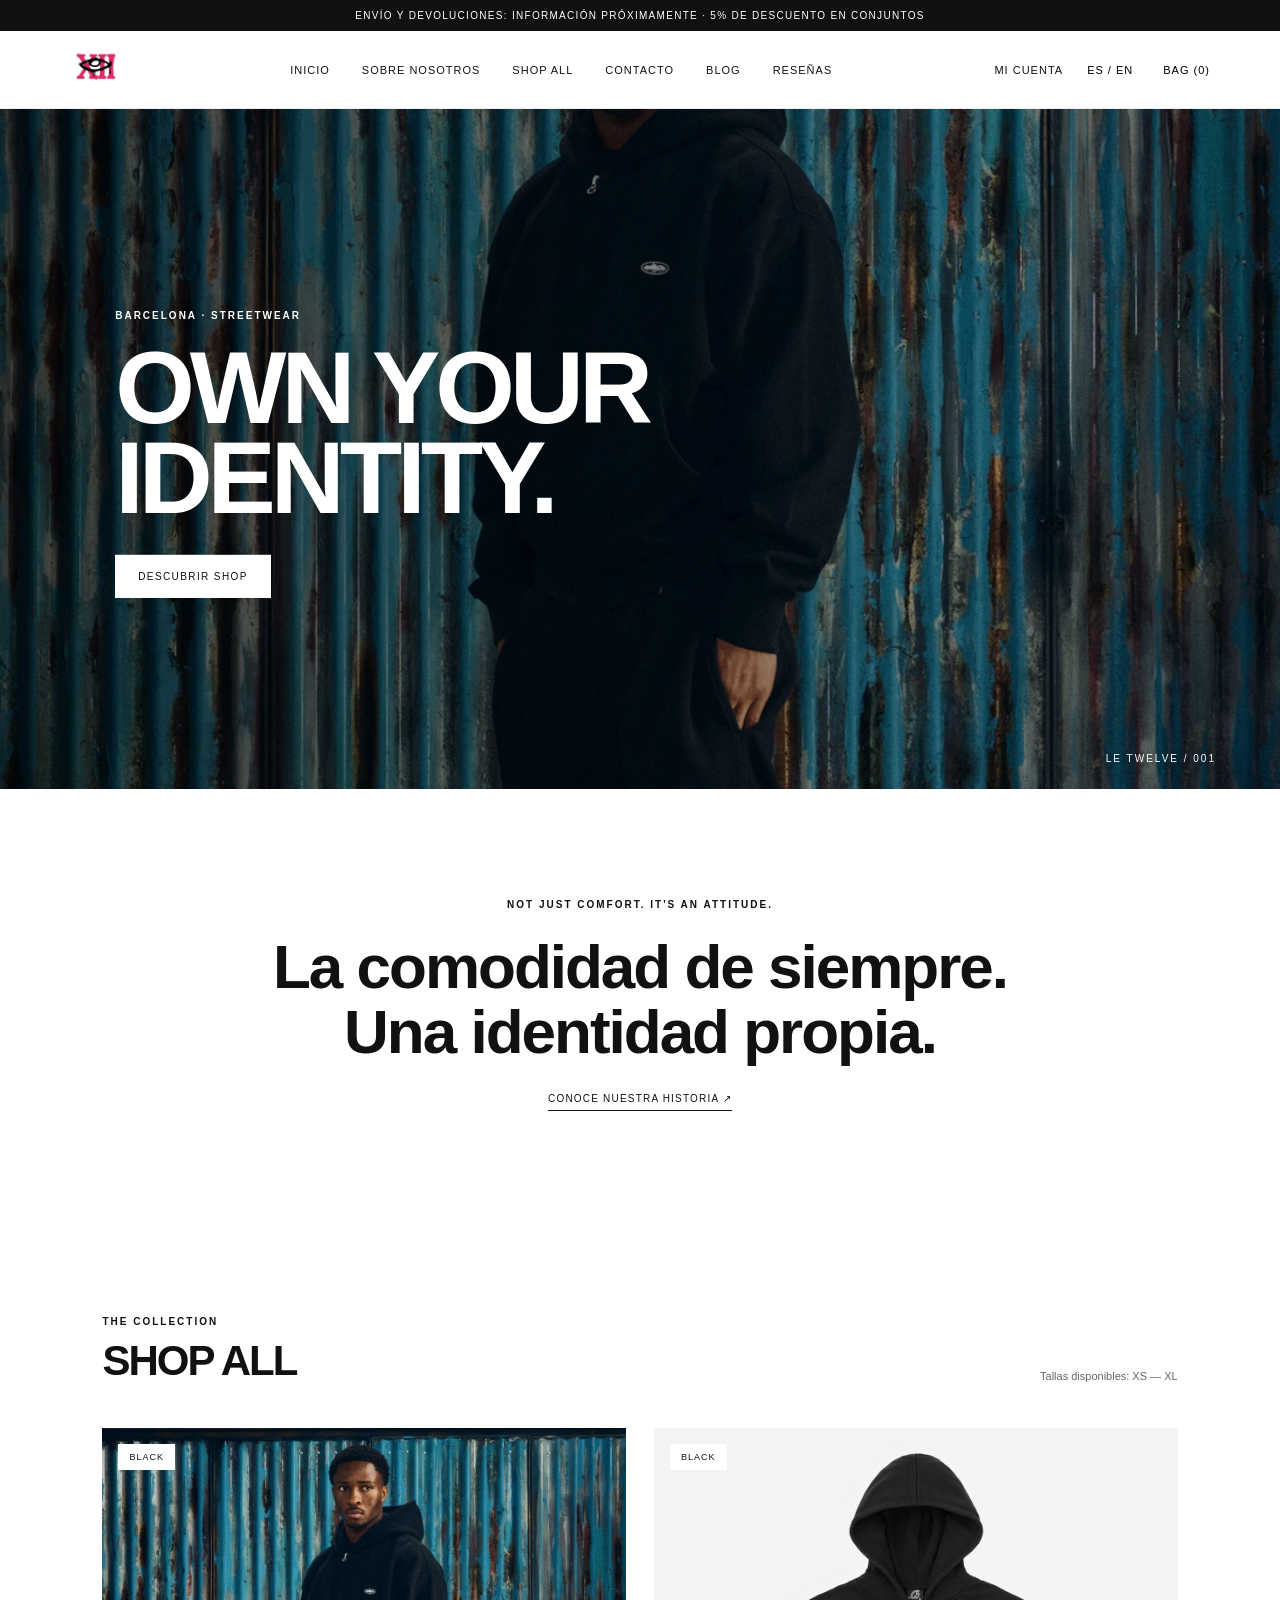
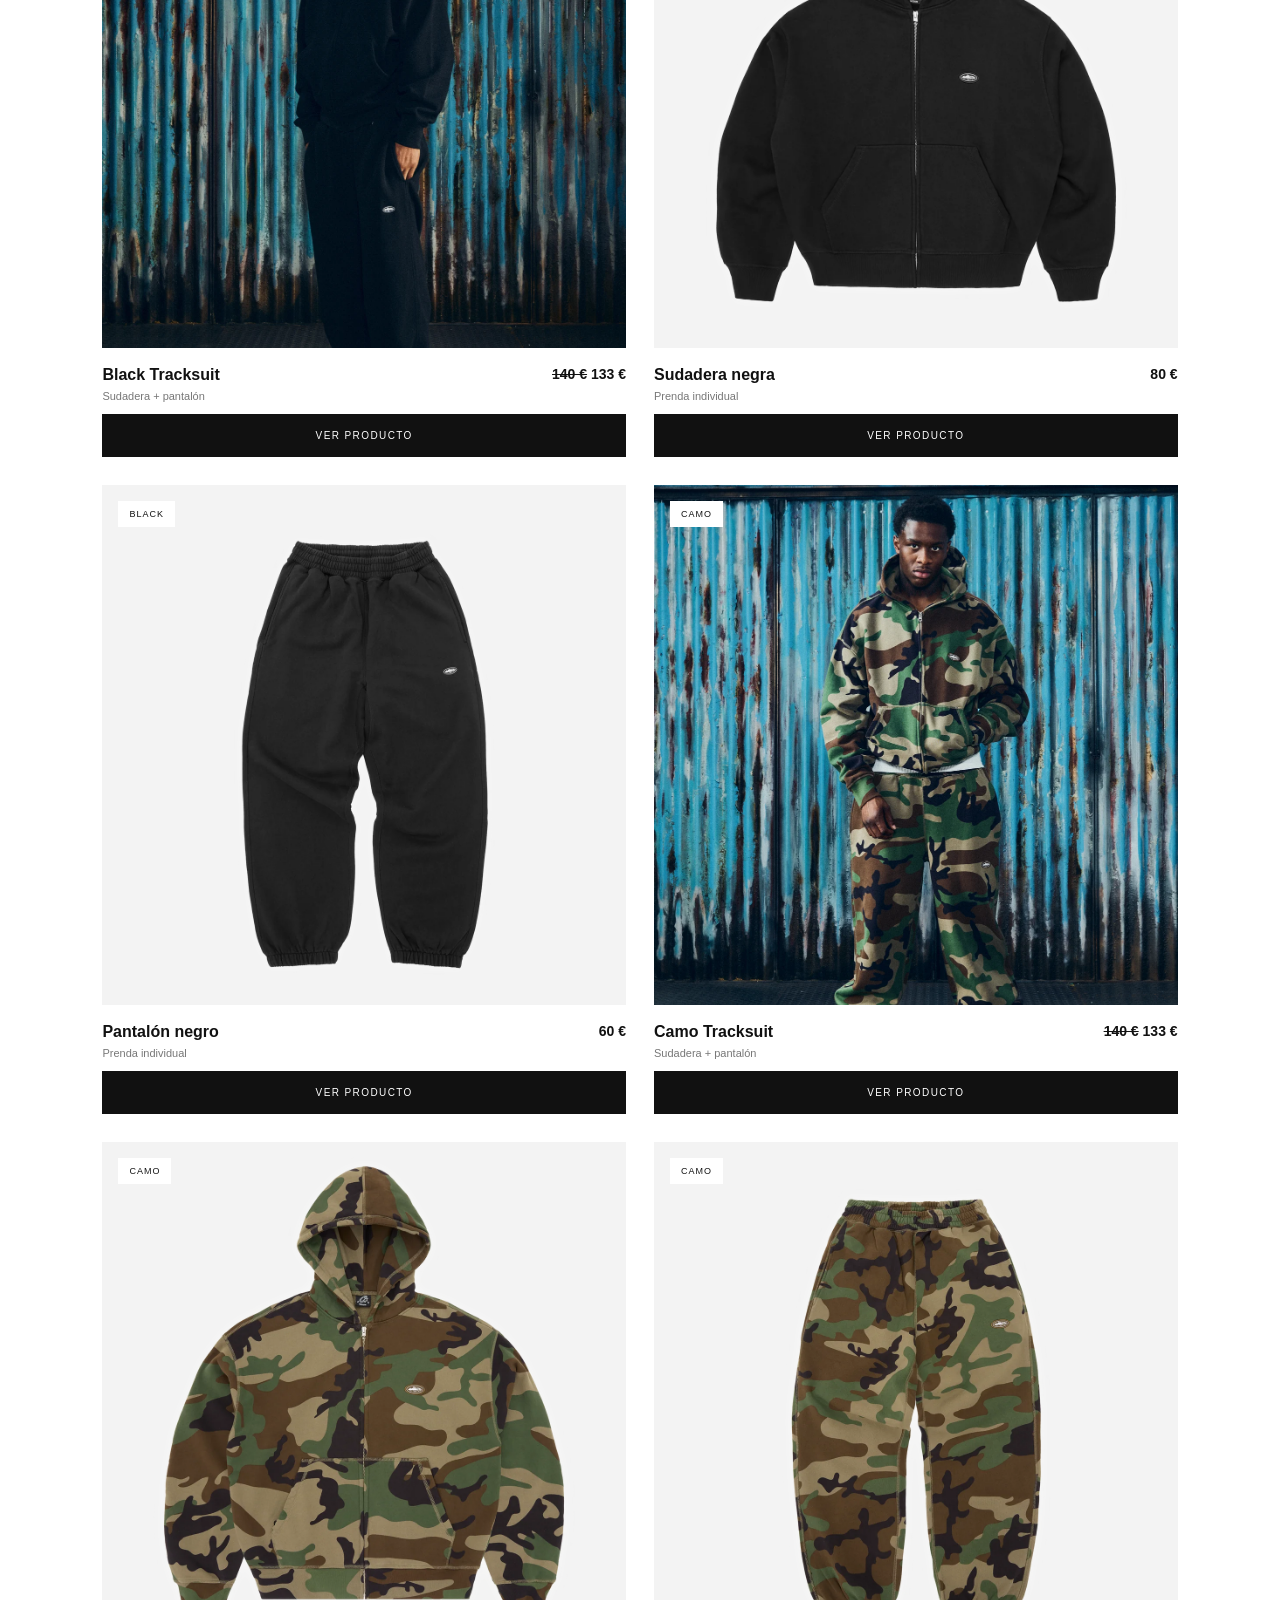
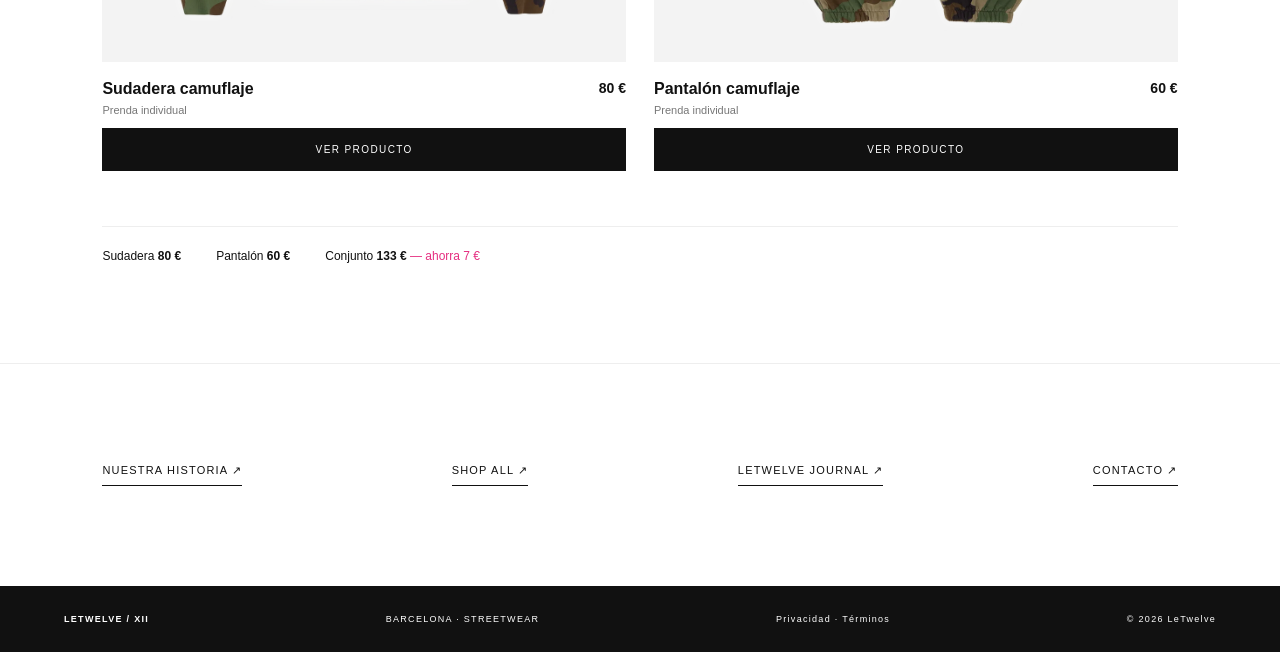
==== index.html @ 587ab63b "Add files via upload" ====
<!doctype html>
<html lang="es">
<head>
<meta charset="utf-8"><meta name="viewport" content="width=device-width,initial-scale=1">
<meta name="theme-color" content="#ffffff"><meta name="description" content="LeTwelve — streetwear de Barcelona. Viste cómodo, viste con identidad.">
<link rel="manifest" href="manifest.webmanifest"><link rel="icon" href="assets/logo-xii.png">
<link rel="stylesheet" href="css/styles.css"><title>LeTwelve — Streetwear</title>
</head>
<body>
<div class="announcement" data-i18n="announcement">ENVÍO Y DEVOLUCIONES: INFORMACIÓN PRÓXIMAMENTE · 5% DE DESCUENTO EN CONJUNTOS</div>
<header class="header">
  <button class="menu-toggle" aria-label="Abrir menú">☰</button>
  <a class="brand" href="index.html"><img src="assets/logo-xii.png" alt="XII LeTwelve"></a>
  <nav class="nav" id="nav">
    <a href="index.html" data-i18n="home">Inicio</a><a href="sobre-nosotros.html" data-i18n="about">Sobre nosotros</a>
    <a href="shop.html">Shop All</a><a href="contacto.html" data-i18n="contact">Contacto</a><a href="blog/index.html">Blog</a><a href="resenas.html">Reseñas</a>
  </nav>
  <div class="header-actions"><a class="text-btn" href="cuenta.html">MI CUENTA</a><button id="langBtn" class="text-btn">ES / EN</button><button id="cartOpen" class="text-btn cart-link">BAG (<span id="cartCount">0</span>)</button></div>
</header>
<main>
<section class="hero" id="inicio">
  <img src="assets/black-model.png" alt="Modelo con conjunto negro LeTwelve" class="hero-img">
  <div class="hero-shade"></div><div class="hero-copy"><p class="eyebrow">BARCELONA · STREETWEAR</p><h1>OWN YOUR<br>IDENTITY.</h1><a class="button button-light" href="shop.html" data-i18n="shopNow">DESCUBRIR SHOP</a></div>
  <div class="hero-index">LE TWELVE / 001</div>
</section>
<section class="intro section-pad"><p class="eyebrow">NOT JUST COMFORT. IT'S AN ATTITUDE.</p><h2 data-i18n="intro">La comodidad de siempre.<br>Una identidad propia.</h2><a class="underlink" href="sobre-nosotros.html" data-i18n="ourStory">CONOCE NUESTRA HISTORIA ↗</a></section>
<section class="shop section-pad" id="shop"><div class="section-heading"><div><p class="eyebrow">THE COLLECTION</p><h2>SHOP ALL</h2></div><p data-i18n="sizes">Tallas disponibles: XS — XL</p></div><div class="products"><article class="product-card"><a class="product-link" href="producto.html?id=black-set"><div class="product-image"><img src="assets/black-model.png" alt="Black Tracksuit"><span class="tag">BLACK</span></div><div class="product-meta"><div><h3>Black Tracksuit</h3><p>Sudadera + pantalón</p></div><strong><del>140 €</del> 133 €</strong></div></a><a class="button product-view-button" href="producto.html?id=black-set" data-i18n="viewProduct">VER PRODUCTO</a></article><article class="product-card"><a class="product-link" href="producto.html?id=black-hoodie"><div class="product-image"><img src="assets/black-hoodie.png" alt="Sudadera negra"><span class="tag">BLACK</span></div><div class="product-meta"><div><h3>Sudadera negra</h3><p>Prenda individual</p></div><strong>80 €</strong></div></a><a class="button product-view-button" href="producto.html?id=black-hoodie" data-i18n="viewProduct">VER PRODUCTO</a></article><article class="product-card"><a class="product-link" href="producto.html?id=black-pants"><div class="product-image"><img src="assets/black-pants.png" alt="Pantalón negro"><span class="tag">BLACK</span></div><div class="product-meta"><div><h3>Pantalón negro</h3><p>Prenda individual</p></div><strong>60 €</strong></div></a><a class="button product-view-button" href="producto.html?id=black-pants" data-i18n="viewProduct">VER PRODUCTO</a></article><article class="product-card"><a class="product-link" href="producto.html?id=camo-set"><div class="product-image"><img src="assets/camo-model.png" alt="Camo Tracksuit"><span class="tag">CAMO</span></div><div class="product-meta"><div><h3>Camo Tracksuit</h3><p>Sudadera + pantalón</p></div><strong><del>140 €</del> 133 €</strong></div></a><a class="button product-view-button" href="producto.html?id=camo-set" data-i18n="viewProduct">VER PRODUCTO</a></article><article class="product-card"><a class="product-link" href="producto.html?id=camo-hoodie"><div class="product-image"><img src="assets/camo-hoodie.png" alt="Sudadera camuflaje"><span class="tag">CAMO</span></div><div class="product-meta"><div><h3>Sudadera camuflaje</h3><p>Prenda individual</p></div><strong>80 €</strong></div></a><a class="button product-view-button" href="producto.html?id=camo-hoodie" data-i18n="viewProduct">VER PRODUCTO</a></article><article class="product-card"><a class="product-link" href="producto.html?id=camo-pants"><div class="product-image"><img src="assets/camo-pants.png" alt="Pantalón camuflaje"><span class="tag">CAMO</span></div><div class="product-meta"><div><h3>Pantalón camuflaje</h3><p>Prenda individual</p></div><strong>60 €</strong></div></a><a class="button product-view-button" href="producto.html?id=camo-pants" data-i18n="viewProduct">VER PRODUCTO</a></article></div><div class="price-info"><span>Sudadera <b>80 €</b></span><span>Pantalón <b>60 €</b></span><span>Conjunto <b>133 €</b> <em>— ahorra 7 €</em></span></div></section>
<section class="home-links section-pad"><a href="sobre-nosotros.html">NUESTRA HISTORIA ↗</a><a href="shop.html">SHOP ALL ↗</a><a href="blog/index.html">LETWELVE JOURNAL ↗</a><a href="contacto.html">CONTACTO ↗</a></section>
</main>
<footer><a href="index.html" class="footer-brand">LETWELVE / XII</a><span>BARCELONA · STREETWEAR</span><span><a href="privacidad.html">Privacidad</a> · <a href="terminos.html">Términos</a></span><span>© <span id="year"></span> LeTwelve</span></footer>
<div class="drawer-backdrop" id="backdrop"></div><aside class="cart-drawer" id="cartDrawer" aria-label="Carrito"><div class="drawer-head"><h2>YOUR BAG</h2><button id="cartClose" aria-label="Cerrar">✕</button></div><div id="cartItems" class="cart-items"><p class="empty">Tu carrito está vacío.</p></div><div class="drawer-bottom"><div class="subtotal"><span>Subtotal</span><b id="subtotal">0 €</b></div><p class="tiny">El descuento del 5% se aplica al comprar sudadera y pantalón juntos en una misma talla.</p><button id="checkout" class="button">CONTINUAR AL PAGO</button><small>El pago externo aún no está configurado.</small></div></aside>
<div class="popup-overlay" id="discountPopup" role="dialog" aria-modal="true" aria-labelledby="leadTitle"><div class="popup"><button class="popup-close" id="popupClose" aria-label="Cerrar">×</button><p class="eyebrow">WELCOME TO LETWELVE</p><h2 id="leadTitle">GET 10% OFF</h2><p>Déjanos tu nombre y correo y consigue un 10% de descuento en tu primera compra.</p><form id="leadMagnetForm" class="lead-form"><label>Nombre<input name="name" autocomplete="given-name" placeholder="Tu nombre" required></label><label>Correo electrónico<input name="email" type="email" autocomplete="email" placeholder="tu@email.com" required></label><label class="lead-consent"><input type="checkbox" required> Acepto recibir comunicaciones comerciales de LeTwelve.</label><button class="button" type="submit">CONSEGUIR MI 10%</button></form><small>La conexión con Klaviyo se añadirá más adelante. Ahora el registro solo se guarda en este navegador.</small></div></div>
<script src="js/app.js"></script>
<script src="js/i18n.js"></script></body></html>
---- css/styles.css ----
*{box-sizing:border-box}html{scroll-behavior:smooth}body{margin:0;background:#fff;color:#111;font-family:Arial,Helvetica,sans-serif}a{color:inherit;text-decoration:none}button,input,select{font:inherit}.announcement{text-align:center;background:#111;color:#fff;font-size:10px;letter-spacing:1.3px;padding:10px}.header{height:78px;display:flex;align-items:center;justify-content:space-between;padding:0 5%;border-bottom:1px solid #eee;position:sticky;top:0;background:#fff;z-index:20}.brand img{width:64px;height:55px;object-fit:contain}.nav{display:flex;gap:32px;font-size:11px;text-transform:uppercase;letter-spacing:1px}.nav a:hover,.underlink:hover{color:#e52e80}.header-actions{display:flex;gap:18px;align-items:center}.text-btn,.menu-toggle{border:0;background:none;cursor:pointer;font-size:11px;letter-spacing:1px}.menu-toggle{display:none}.hero{height:min(680px,75vw);min-height:490px;position:relative;overflow:hidden;background:#222}.hero-img{width:100%;height:100%;object-fit:cover;object-position:center 36%;filter:brightness(.72)}.hero-shade{position:absolute;inset:0;background:linear-gradient(90deg,rgba(0,0,0,.5),transparent 75%)}.hero-copy{position:absolute;left:9%;top:50%;transform:translateY(-50%);color:white}.eyebrow{font-size:10px;letter-spacing:2px;font-weight:bold}.hero h1{font-size:clamp(48px,8vw,104px);line-height:.88;letter-spacing:-5px;margin:22px 0 32px}.button{border:1px solid #111;background:#111;color:white;padding:15px 22px;font-size:10px;letter-spacing:1.4px;cursor:pointer;display:inline-block}.button:hover{background:#e52e80;border-color:#e52e80}.button-light{background:white;color:#111;border-color:white}.hero-index{position:absolute;bottom:25px;right:5%;color:white;font-size:10px;letter-spacing:2px}.section-pad{padding:100px 8%}.intro{text-align:center}.intro h2{font-size:clamp(32px,5vw,62px);letter-spacing:-2px;line-height:1.05;margin:24px 0}.underlink{border:0;border-bottom:1px solid #111;background:none;padding:0 0 6px;font-size:10px;letter-spacing:1.2px;cursor:pointer}.section-heading{display:flex;justify-content:space-between;align-items:end;margin-bottom:35px}.section-heading h2,.about h2,.newsletter h2{font-size:42px;letter-spacing:-2px;margin:8px 0}.section-heading>p{font-size:11px;color:#666}.products{display:grid;grid-template-columns:repeat(2,minmax(0,1fr));gap:28px}.product-image{height:520px;background:#f3f3f3;position:relative;overflow:hidden}.product-image img{width:100%;height:100%;object-fit:cover;object-position:center 30%;transition:transform .5s}.product-card:hover .product-image img{transform:scale(1.025)}.tag{position:absolute;top:16px;left:16px;background:white;padding:8px 11px;font-size:9px;letter-spacing:1px}.product-meta{display:flex;justify-content:space-between;align-items:start;margin-top:18px}.product-meta h3{font-size:16px;margin:0 0 6px}.product-meta p,.product-note{font-size:11px;color:#777;margin:0}.product-meta strong{font-size:14px}.product-note{margin-top:8px}.product-actions{display:flex;gap:8px;margin-top:15px}.product-actions select{min-width:90px;border:1px solid #ddd;padding:0 10px;background:#fff;font-size:11px}.product-actions .button{flex:1}.separate{display:flex;gap:20px;margin-top:16px}.separate .underlink{font-size:9px}.price-info{display:flex;gap:35px;border-top:1px solid #eee;margin-top:55px;padding-top:22px;font-size:12px}.price-info em{font-style:normal;color:#e52e80}.editorial{display:grid;grid-template-columns:1.2fr 1fr;min-height:480px;background:#f5f5f5}.editorial img{width:100%;height:480px;object-fit:cover;object-position:center 30%}.editorial>div{align-self:center;padding:10%}.editorial h2{font-size:clamp(42px,6vw,72px);line-height:.95;letter-spacing:-3px}.about{display:grid;grid-template-columns:1fr 1fr;gap:8%;align-items:center}.about-image img{width:100%;display:block}.about-copy p:not(.eyebrow){font-size:13px;line-height:1.8;color:#555}.blog{background:#fafafa}.blog-grid{display:grid;grid-template-columns:repeat(4,1fr);gap:20px}.blog-card img{width:100%;height:250px;object-fit:cover;background:#eee}.blog-card span{display:block;font-size:9px;letter-spacing:1px;color:#888;margin:15px 0 8px}.blog-card h3{font-size:16px;line-height:1.3;min-height:62px}.blog-card b{font-size:9px;letter-spacing:1px}.newsletter{text-align:center}.newsletter>p:not(.eyebrow){font-size:13px;color:#666}.newsletter form{max-width:420px;margin:30px auto 12px;display:grid;gap:10px}.newsletter input:not([type=checkbox]){padding:15px;border:1px solid #ddd}.consent{font-size:10px;color:#666;text-align:left;display:flex;gap:8px;align-items:start}.newsletter small{font-size:10px;color:#888}.contact-mail{margin-top:35px!important}.contact-mail a{border-bottom:1px solid}footer{background:#111;color:#fff;padding:28px 5%;display:flex;justify-content:space-between;font-size:9px;letter-spacing:1.3px}.footer-brand{font-weight:bold}.drawer-backdrop{position:fixed;inset:0;background:#0008;z-index:29;opacity:0;pointer-events:none;transition:.25s}.cart-drawer{position:fixed;right:0;top:0;height:100dvh;width:min(440px,100%);background:white;z-index:30;transform:translateX(100%);transition:.3s;display:flex;flex-direction:column;padding:25px}.cart-open .cart-drawer{transform:translateX(0)}.cart-open .drawer-backdrop{opacity:1;pointer-events:auto}.drawer-head,.subtotal{display:flex;justify-content:space-between;align-items:center}.drawer-head h2{font-size:17px;letter-spacing:2px}.drawer-head button{border:0;background:none;font-size:20px;cursor:pointer}.cart-items{overflow:auto;flex:1}.cart-row{display:grid;grid-template-columns:1fr auto;gap:8px;border-bottom:1px solid #eee;padding:18px 0;font-size:12px}.cart-row small{display:block;color:#777;margin-top:5px}.remove{border:0;background:none;text-decoration:underline;font-size:10px;cursor:pointer}.empty{color:#888;font-size:13px;margin-top:35px}.drawer-bottom{border-top:1px solid #eee;padding-top:20px}.subtotal{font-size:14px}.tiny,.drawer-bottom small{font-size:10px;color:#777;line-height:1.5}.drawer-bottom .button{width:100%;margin:10px 0}.popup{display:none;position:fixed;z-index:40;right:25px;bottom:25px;width:min(340px,calc(100% - 32px));padding:32px;background:#fff;box-shadow:0 8px 40px #0002;border:1px solid #eee}.popup.show{display:block}.popup h2{font-size:32px;margin:10px 0}.popup p:not(.eyebrow){font-size:13px;color:#555;line-height:1.5}.popup-close{position:absolute;right:12px;top:8px;border:0;background:none;font-size:22px;cursor:pointer}.sr-only{position:absolute;width:1px;height:1px;padding:0;margin:-1px;overflow:hidden;clip:rect(0,0,0,0);white-space:nowrap;border:0}
@media(max-width:800px){.header{height:65px;padding:0 4%}.menu-toggle{display:block}.brand{position:absolute;left:50%;transform:translateX(-50%)}.brand img{width:55px}.nav{display:none;position:absolute;top:65px;left:0;right:0;background:#fff;padding:25px;flex-direction:column;gap:22px;border-bottom:1px solid #eee}.nav.open{display:flex}.header-actions{gap:10px}.text-btn{font-size:9px}.hero{min-height:560px;height:75vh}.hero-img{object-position:58% center}.hero h1{letter-spacing:-3px}.section-pad{padding:70px 6%}.products{gap:15px}.product-image{height:360px}.product-actions{flex-direction:column}.product-actions select{padding:12px}.product-actions .button{padding:13px 8px}.separate{flex-direction:column;gap:10px}.price-info{flex-wrap:wrap;gap:14px}.editorial{grid-template-columns:1fr}.editorial img{height:380px}.editorial>div{padding:45px 8%}.about{grid-template-columns:1fr;gap:35px}.blog-grid{grid-template-columns:repeat(2,1fr);gap:24px 15px}.blog-card img{height:220px}.section-heading h2,.about h2,.newsletter h2{font-size:34px}footer{gap:14px;flex-wrap:wrap}}
@media(max-width:480px){.announcement{font-size:8px}.cart-link{font-size:8px}.hero{min-height:520px}.hero-copy{left:7%}.products{grid-template-columns:1fr}.product-image{height:460px}.blog-grid{grid-template-columns:1fr 1fr}.blog-card img{height:170px}.blog-card h3{font-size:13px}.section-heading{align-items:start;gap:10px;flex-direction:column}.price-info{font-size:11px}}

.page-title{font-size:clamp(40px,7vw,76px);letter-spacing:-3px;margin:10px 0 18px}.shop-intro{font-size:14px;color:#666;line-height:1.7;max-width:650px;margin-bottom:45px}.shop-products{grid-template-columns:repeat(3,minmax(0,1fr));gap:25px}.shop-products .product-image{height:360px}.home-links{display:flex;justify-content:space-between;gap:20px;flex-wrap:wrap;border-top:1px solid #eee}.home-links a{font-size:11px;letter-spacing:1.2px;border-bottom:1px solid;padding-bottom:8px}.contact-page,.account-page{max-width:900px;margin:auto}.contact-form,.account-box{max-width:540px;display:grid;gap:18px;margin-top:35px}.contact-form label,.account-box label{display:grid;gap:8px;font-size:11px;letter-spacing:.5px}.contact-form input,.contact-form select,.contact-form textarea,.account-box input{width:100%;padding:14px;border:1px solid #ddd;background:#fff;font:inherit;font-size:13px}.contact-form textarea{resize:vertical}.form-note{font-size:11px;color:#888;line-height:1.6}.account-box{border:1px solid #eee;padding:28px}.account-tabs{display:flex;gap:22px;border-bottom:1px solid #eee;padding-bottom:15px}.account-tabs button{border:0;background:none;font-size:10px;letter-spacing:1px;cursor:pointer;color:#888}.account-tabs button.active{color:#111;border-bottom:1px solid #111;padding-bottom:6px}.legal-page{max-width:900px;margin:auto}.legal-page h2{font-size:18px;margin:30px 0 8px}.legal-page p{font-size:13px;line-height:1.8;color:#555}.legal-warning{margin-top:45px;padding:18px;background:#f5f5f5;color:#7a4a00!important}.header .nav{display:flex}
@media(max-width:800px){.shop-products{grid-template-columns:repeat(2,minmax(0,1fr))}.shop-products .product-image{height:320px}.home-links{flex-direction:column}.header .nav{display:none}.header .nav.open{display:flex}}
@media(max-width:480px){.shop-products{grid-template-columns:1fr}.shop-products .product-image{height:440px}.account-box{padding:18px}}

.product-link{display:block;color:inherit;text-decoration:none}.product-link:hover h3{text-decoration:underline}.product-view-button{display:block;text-align:center;text-decoration:none;margin-top:12px}
.product-detail{max-width:1240px;margin:0 auto}.product-detail-grid{display:grid;grid-template-columns:minmax(0,1.15fr) minmax(320px,.85fr);gap:6vw;align-items:start;margin-top:28px}.product-detail-image img{width:100%;display:block;object-fit:cover;max-height:780px}.product-detail-info{position:sticky;top:28px;display:flex;flex-direction:column;align-items:flex-start;gap:14px}.detail-price{font-size:22px;font-weight:700}.detail-price del{font-size:16px;color:#888;margin-right:8px}.detail-size,.detail-qty{width:100%;max-width:420px;padding:14px;border:1px solid #ccc;background:white;font:inherit}.detail-qty{max-width:120px}.product-detail-info label{font-size:13px;font-weight:600;margin-top:8px}.product-detail-info .button{width:100%;max-width:420px}.detail-extra{border-top:1px solid #ddd;margin-top:20px;padding-top:12px;width:100%;font-size:13px}.reviews-page{max-width:1200px;margin:0 auto}.reviews-layout{display:grid;grid-template-columns:1fr 1fr;gap:6vw;margin-top:35px}.reviews-layout h2{font-size:20px}.reviews-list{display:grid;gap:14px}.review-card{border-bottom:1px solid #ddd;padding:15px 0}.review-stars{letter-spacing:2px;margin:7px 0}.consent-line{display:flex!important;flex-direction:row!important;align-items:flex-start;gap:10px;font-size:12px!important}.consent-line input{margin-top:3px}@media(max-width:760px){.product-detail-grid,.reviews-layout{grid-template-columns:1fr}.product-detail-info{position:static}.product-detail-image img{max-height:none}.product-detail{padding-top:24px}}

/* LeTwelve centered lead magnet */
.popup-overlay{display:none;position:fixed;inset:0;z-index:60;background:rgba(0,0,0,.58);align-items:center;justify-content:center;padding:18px}
.popup-overlay.show{display:flex}.popup{display:block;position:relative;inset:auto;right:auto;bottom:auto;width:min(470px,100%);max-height:90vh;overflow:auto;padding:38px;background:#fff;box-shadow:0 15px 60px #0004;border:0;text-align:center}
.popup h2{font-size:clamp(32px,7vw,46px);letter-spacing:-2px}.popup-close{font-size:28px;right:15px;top:10px}
.lead-form{display:grid;gap:13px;text-align:left;margin:22px 0 14px}.lead-form label:not(.lead-consent){display:grid;gap:6px;font-size:11px;letter-spacing:.4px}.lead-form input:not([type=checkbox]){width:100%;padding:13px;border:1px solid #ddd;font:inherit;font-size:13px}.lead-consent{display:flex;gap:8px;align-items:flex-start;font-size:10px;color:#666;line-height:1.5}.lead-form .button{width:100%}.popup>small,.popup small{display:block;font-size:9px;color:#888;line-height:1.5}.discount-code{display:block;font-size:28px;letter-spacing:3px;margin:18px 0}.product-link{display:block;color:inherit;text-decoration:none}.product-view-button{display:block;text-align:center;text-decoration:none;margin-top:12px}
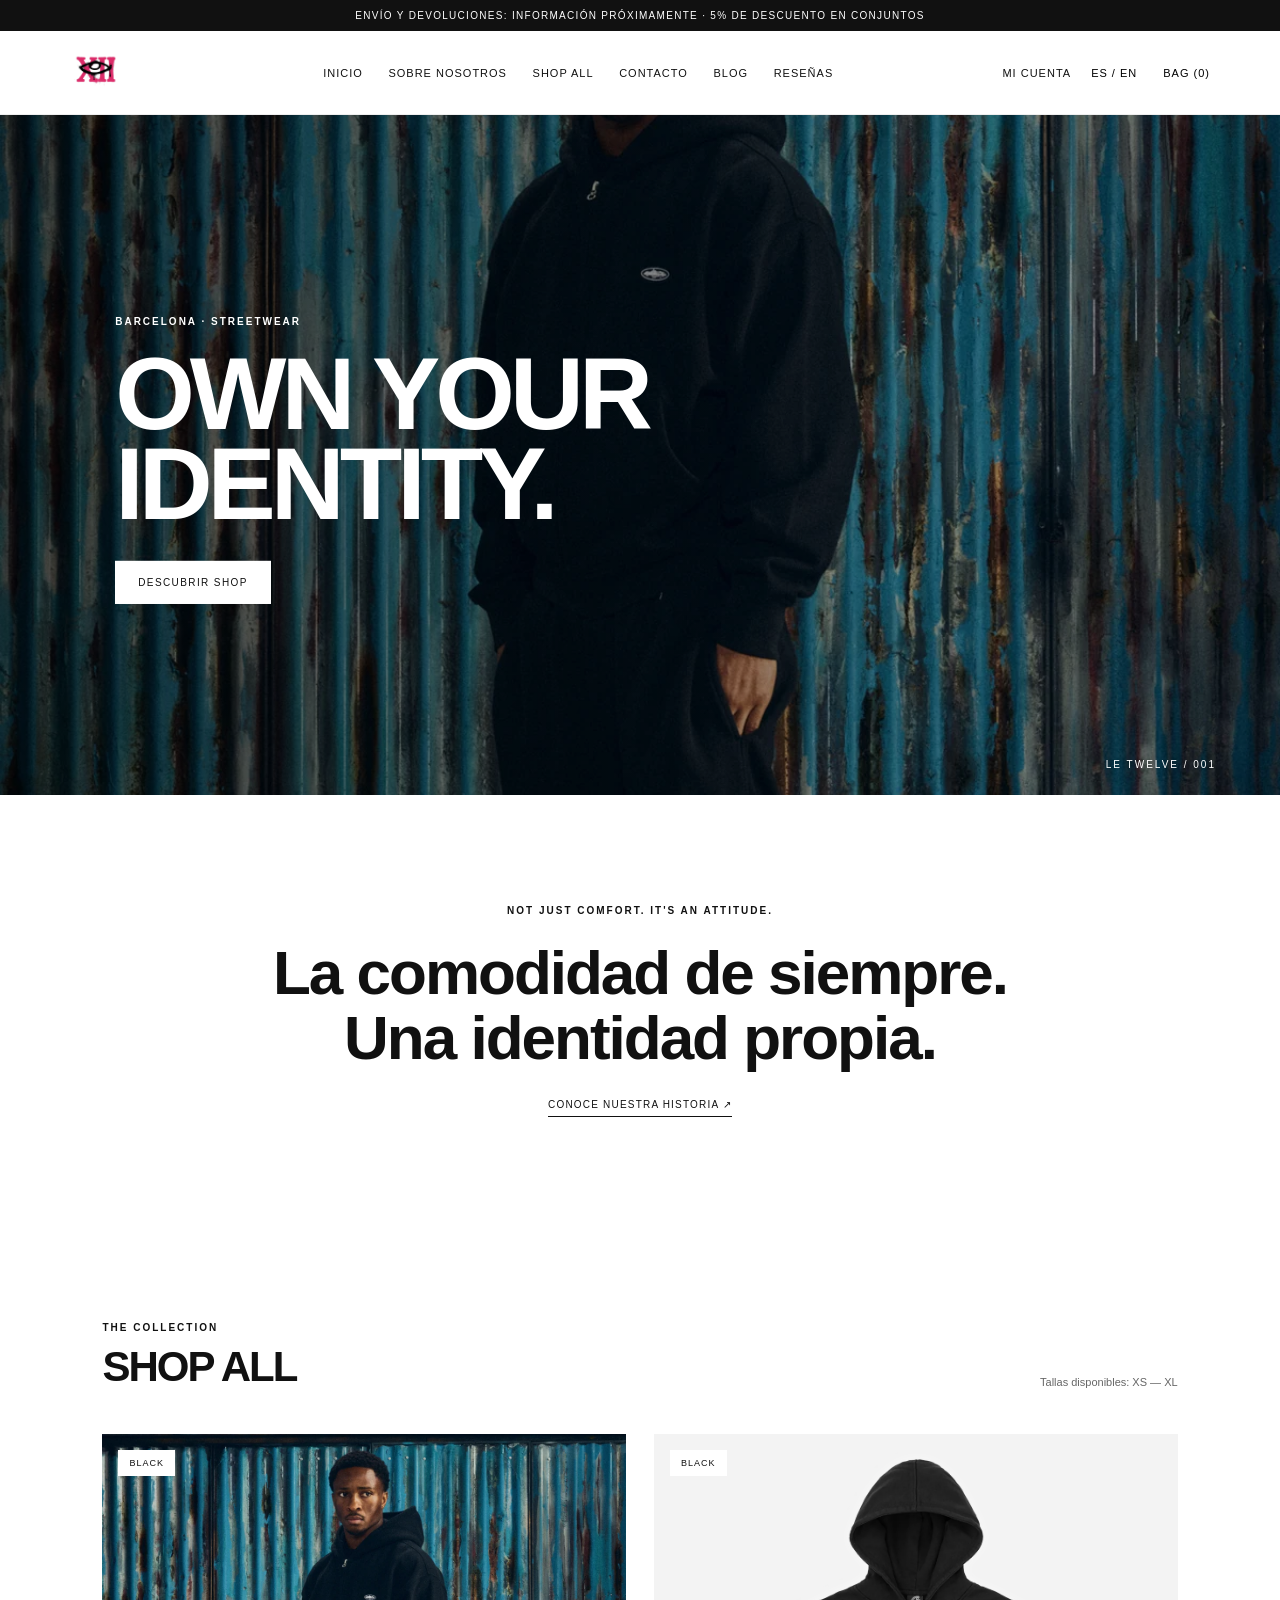
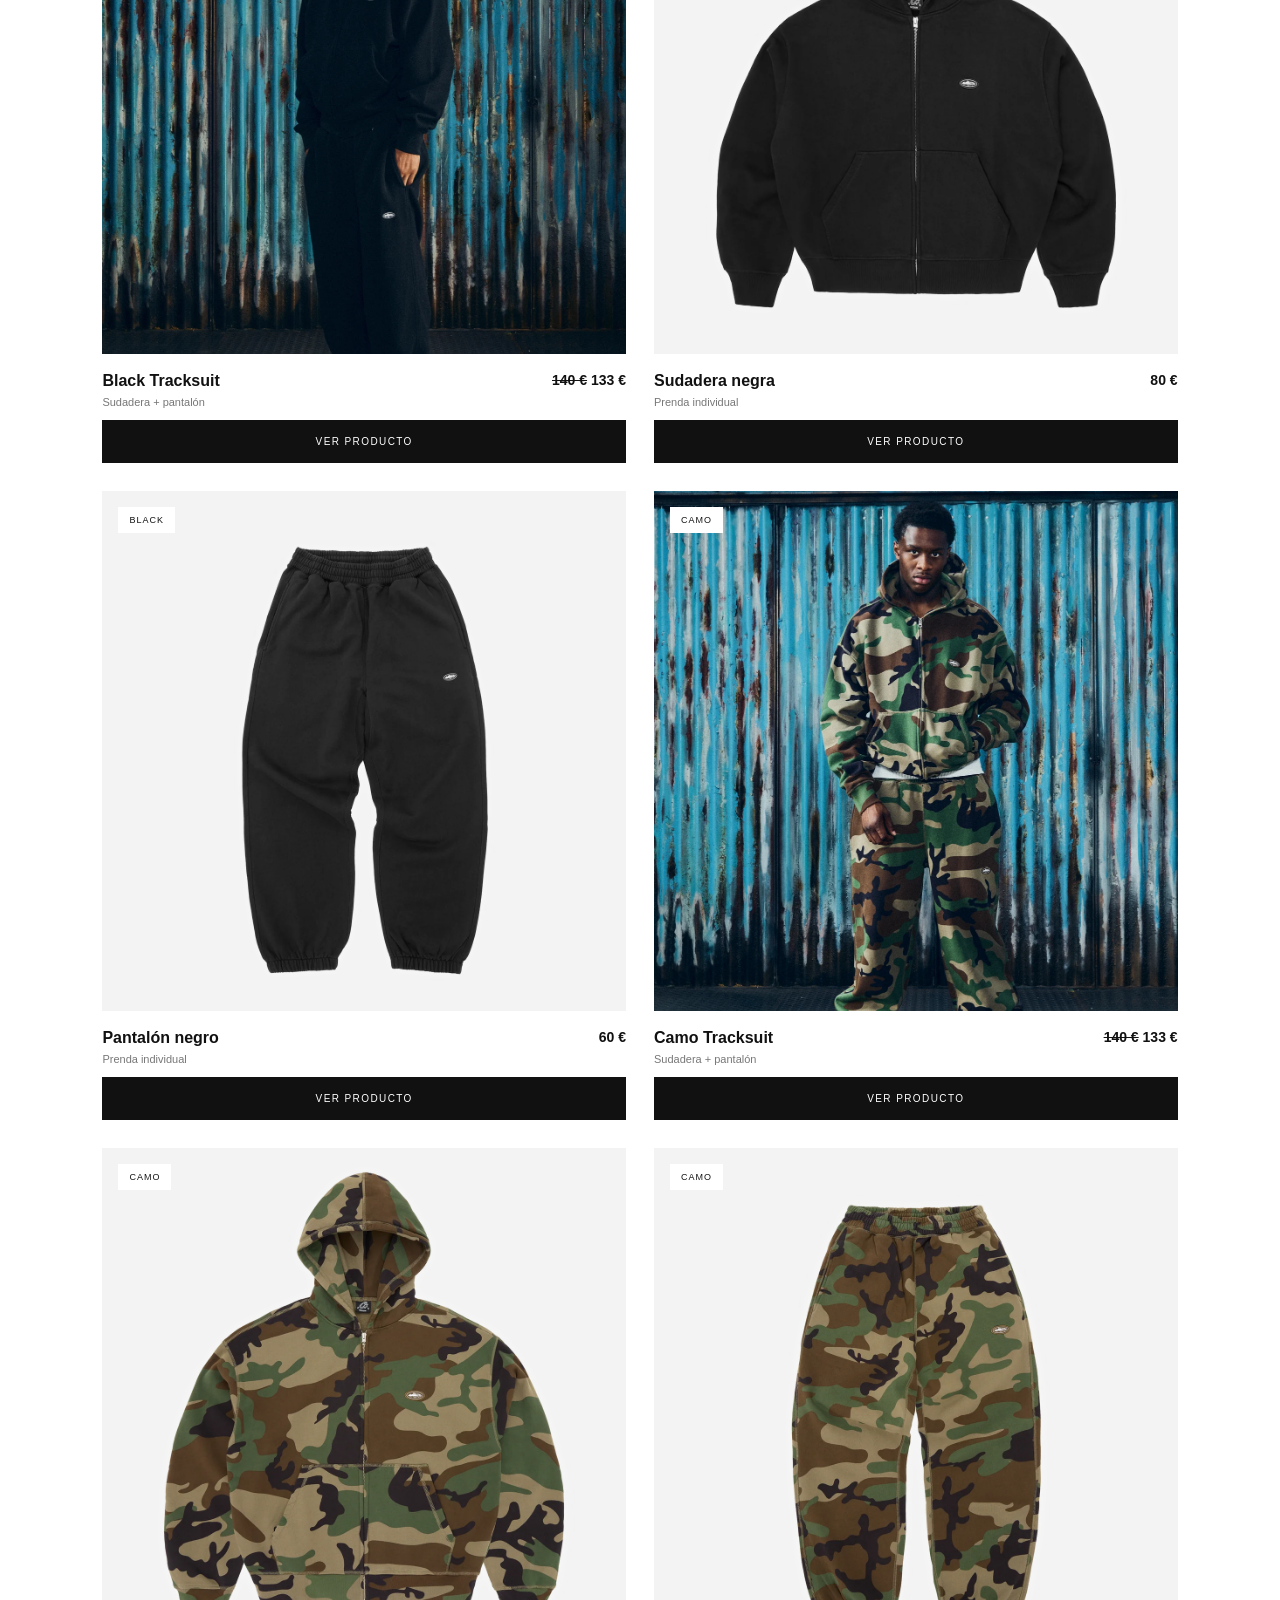
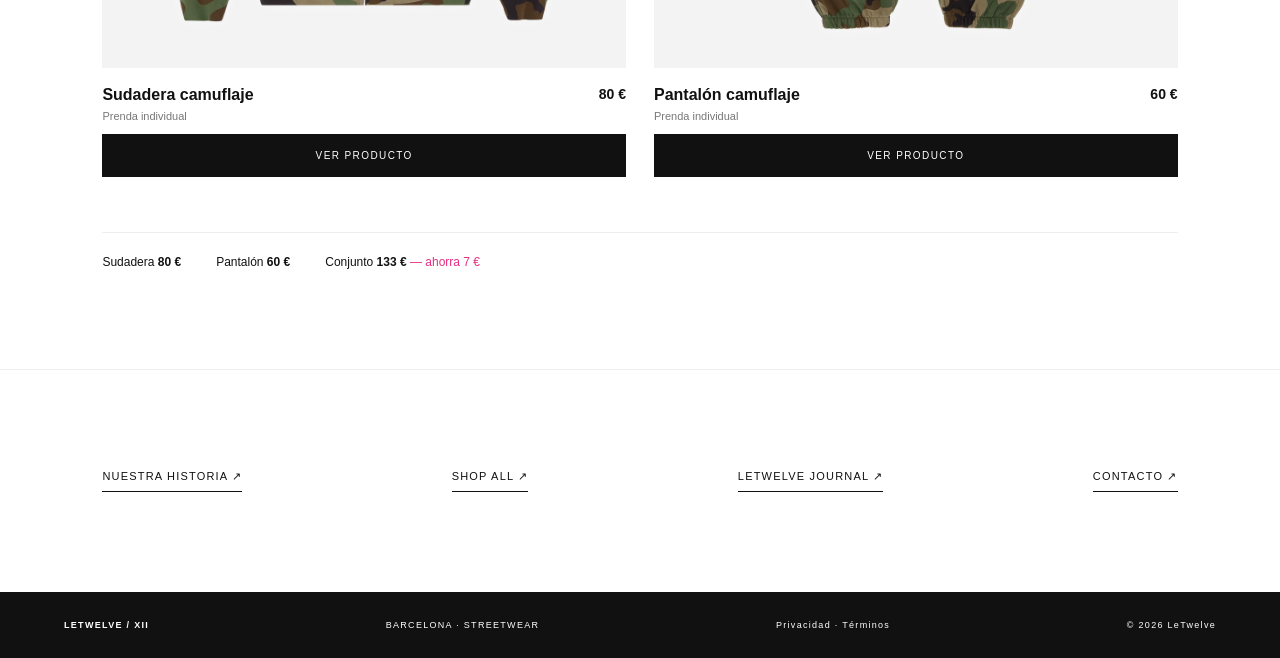
==== commit 8f1d3ef4: "Add files via upload" ====
--- a/index.html
+++ b/index.html
@@ -9,13 +9,21 @@
 <body>
 <div class="announcement" data-i18n="announcement">ENVÍO Y DEVOLUCIONES: INFORMACIÓN PRÓXIMAMENTE · 5% DE DESCUENTO EN CONJUNTOS</div>
 <header class="header">
-  <button class="menu-toggle" aria-label="Abrir menú">☰</button>
-  <a class="brand" href="index.html"><img src="assets/logo-xii.png" alt="XII LeTwelve"></a>
-  <nav class="nav" id="nav">
-    <a href="index.html" data-i18n="home">Inicio</a><a href="sobre-nosotros.html" data-i18n="about">Sobre nosotros</a>
-    <a href="shop.html">Shop All</a><a href="contacto.html" data-i18n="contact">Contacto</a><a href="blog/index.html">Blog</a><a href="resenas.html">Reseñas</a>
+  <button class="menu-toggle" type="button" aria-label="Abrir menú" aria-expanded="false">☰</button>
+  <a class="brand" href="index.html"><img src="assets/logo-xii.png" alt="LeTwelve"></a>
+  <nav class="nav" id="nav" aria-label="Navegación principal">
+    <a href="index.html" data-i18n="home">Inicio</a>
+    <a href="sobre-nosotros.html" data-i18n="about">Sobre nosotros</a>
+    <a href="shop.html">Shop All</a>
+    <a href="contacto.html" data-i18n="contact">Contacto</a>
+    <a href="blog/index.html">Blog</a>
+    <a href="resenas.html">Reseñas</a>
   </nav>
-  <div class="header-actions"><a class="text-btn" href="cuenta.html">MI CUENTA</a><button id="langBtn" class="text-btn">ES / EN</button><button id="cartOpen" class="text-btn cart-link">BAG (<span id="cartCount">0</span>)</button></div>
+  <div class="header-actions">
+    <a class="text-btn" href="cuenta.html">MI CUENTA</a>
+    <button id="langBtn" class="text-btn" type="button">ES / EN</button>
+    <button id="cartOpen" class="text-btn cart-link" type="button">BAG (<span id="cartCount">0</span>)</button>
+  </div>
 </header>
 <main>
 <section class="hero" id="inicio">
@@ -29,6 +37,6 @@
 </main>
 <footer><a href="index.html" class="footer-brand">LETWELVE / XII</a><span>BARCELONA · STREETWEAR</span><span><a href="privacidad.html">Privacidad</a> · <a href="terminos.html">Términos</a></span><span>© <span id="year"></span> LeTwelve</span></footer>
 <div class="drawer-backdrop" id="backdrop"></div><aside class="cart-drawer" id="cartDrawer" aria-label="Carrito"><div class="drawer-head"><h2>YOUR BAG</h2><button id="cartClose" aria-label="Cerrar">✕</button></div><div id="cartItems" class="cart-items"><p class="empty">Tu carrito está vacío.</p></div><div class="drawer-bottom"><div class="subtotal"><span>Subtotal</span><b id="subtotal">0 €</b></div><p class="tiny">El descuento del 5% se aplica al comprar sudadera y pantalón juntos en una misma talla.</p><button id="checkout" class="button">CONTINUAR AL PAGO</button><small>El pago externo aún no está configurado.</small></div></aside>
-<div class="popup-overlay" id="discountPopup" role="dialog" aria-modal="true" aria-labelledby="leadTitle"><div class="popup"><button class="popup-close" id="popupClose" aria-label="Cerrar">×</button><p class="eyebrow">WELCOME TO LETWELVE</p><h2 id="leadTitle">GET 10% OFF</h2><p>Déjanos tu nombre y correo y consigue un 10% de descuento en tu primera compra.</p><form id="leadMagnetForm" class="lead-form"><label>Nombre<input name="name" autocomplete="given-name" placeholder="Tu nombre" required></label><label>Correo electrónico<input name="email" type="email" autocomplete="email" placeholder="tu@email.com" required></label><label class="lead-consent"><input type="checkbox" required> Acepto recibir comunicaciones comerciales de LeTwelve.</label><button class="button" type="submit">CONSEGUIR MI 10%</button></form><small>La conexión con Klaviyo se añadirá más adelante. Ahora el registro solo se guarda en este navegador.</small></div></div>
+<div class="popup-overlay" id="discountPopup" role="dialog" aria-modal="true" aria-labelledby="leadTitle"><div class="popup"><button class="popup-close" id="popupClose" aria-label="Cerrar">×</button><p class="eyebrow">WELCOME TO LETWELVE</p><h2 id="leadTitle">GET 10% OFF</h2><p>Déjanos tu nombre y correo y consigue un 10% de descuento en tu primera compra.</p><form id="leadMagnetForm" class="lead-form"><label>Nombre<input name="name" autocomplete="given-name" placeholder="Tu nombre" required></label><label>Correo electrónico<input name="email" type="email" autocomplete="email" placeholder="tu@email.com" required></label><label class="lead-consent"><input type="checkbox" required> Acepto recibir comunicaciones comerciales de LeTwelve.</label><button class="button" type="submit">CONSEGUIR MI 10%</button></form><small>Al registrarte, aceptas recibir comunicaciones comerciales de LeTwelve. Puedes darte de baja cuando quieras.</small></div></div>
 <script src="js/app.js"></script>
 <script src="js/i18n.js"></script></body></html>
--- a/css/styles.css
+++ b/css/styles.css
@@ -14,3 +14,11 @@
 .popup-overlay.show{display:flex}.popup{display:block;position:relative;inset:auto;right:auto;bottom:auto;width:min(470px,100%);max-height:90vh;overflow:auto;padding:38px;background:#fff;box-shadow:0 15px 60px #0004;border:0;text-align:center}
 .popup h2{font-size:clamp(32px,7vw,46px);letter-spacing:-2px}.popup-close{font-size:28px;right:15px;top:10px}
 .lead-form{display:grid;gap:13px;text-align:left;margin:22px 0 14px}.lead-form label:not(.lead-consent){display:grid;gap:6px;font-size:11px;letter-spacing:.4px}.lead-form input:not([type=checkbox]){width:100%;padding:13px;border:1px solid #ddd;font:inherit;font-size:13px}.lead-consent{display:flex;gap:8px;align-items:flex-start;font-size:10px;color:#666;line-height:1.5}.lead-form .button{width:100%}.popup>small,.popup small{display:block;font-size:9px;color:#888;line-height:1.5}.discount-code{display:block;font-size:28px;letter-spacing:3px;margin:18px 0}.product-link{display:block;color:inherit;text-decoration:none}.product-view-button{display:block;text-align:center;text-decoration:none;margin-top:12px}
+
+/* LeTwelve shared header and account access */
+.header{display:grid;grid-template-columns:90px minmax(0,1fr) auto;gap:22px;min-height:78px;height:auto;padding:12px 5%;}
+.header .brand{grid-column:1;grid-row:1}.header .nav{grid-column:2;grid-row:1;justify-content:center;flex-wrap:wrap;gap:clamp(12px,2vw,30px)}
+.header .header-actions{grid-column:3;grid-row:1;white-space:nowrap;gap:14px}
+.header .nav a{white-space:nowrap}.account-page{min-height:62vh}.account-box form{display:grid;gap:18px}.account-box [hidden]{display:none!important}.account-forgot{margin-top:18px}.account-box button:disabled{opacity:.6;cursor:wait}
+@media(max-width:1050px){.header{grid-template-columns:45px 70px 1fr;gap:12px}.header .menu-toggle{display:block;grid-column:1;grid-row:1}.header .brand{grid-column:2;grid-row:1}.header .nav{display:none;position:absolute;left:0;right:0;top:100%;background:#fff;border-bottom:1px solid #eee;padding:22px 5%;flex-direction:column;align-items:flex-start;gap:18px}.header .nav.open{display:flex}.header .header-actions{grid-column:3;grid-row:1;justify-content:flex-end;gap:10px}.header .text-btn{font-size:9px}}
+@media(max-width:480px){.header{padding:10px 4%;grid-template-columns:32px 48px 1fr;min-height:66px}.brand img{width:48px;height:44px}.header .header-actions{gap:8px}.header .text-btn{font-size:8px;letter-spacing:.4px}.header .nav{top:100%}.account-box{padding:18px}}
